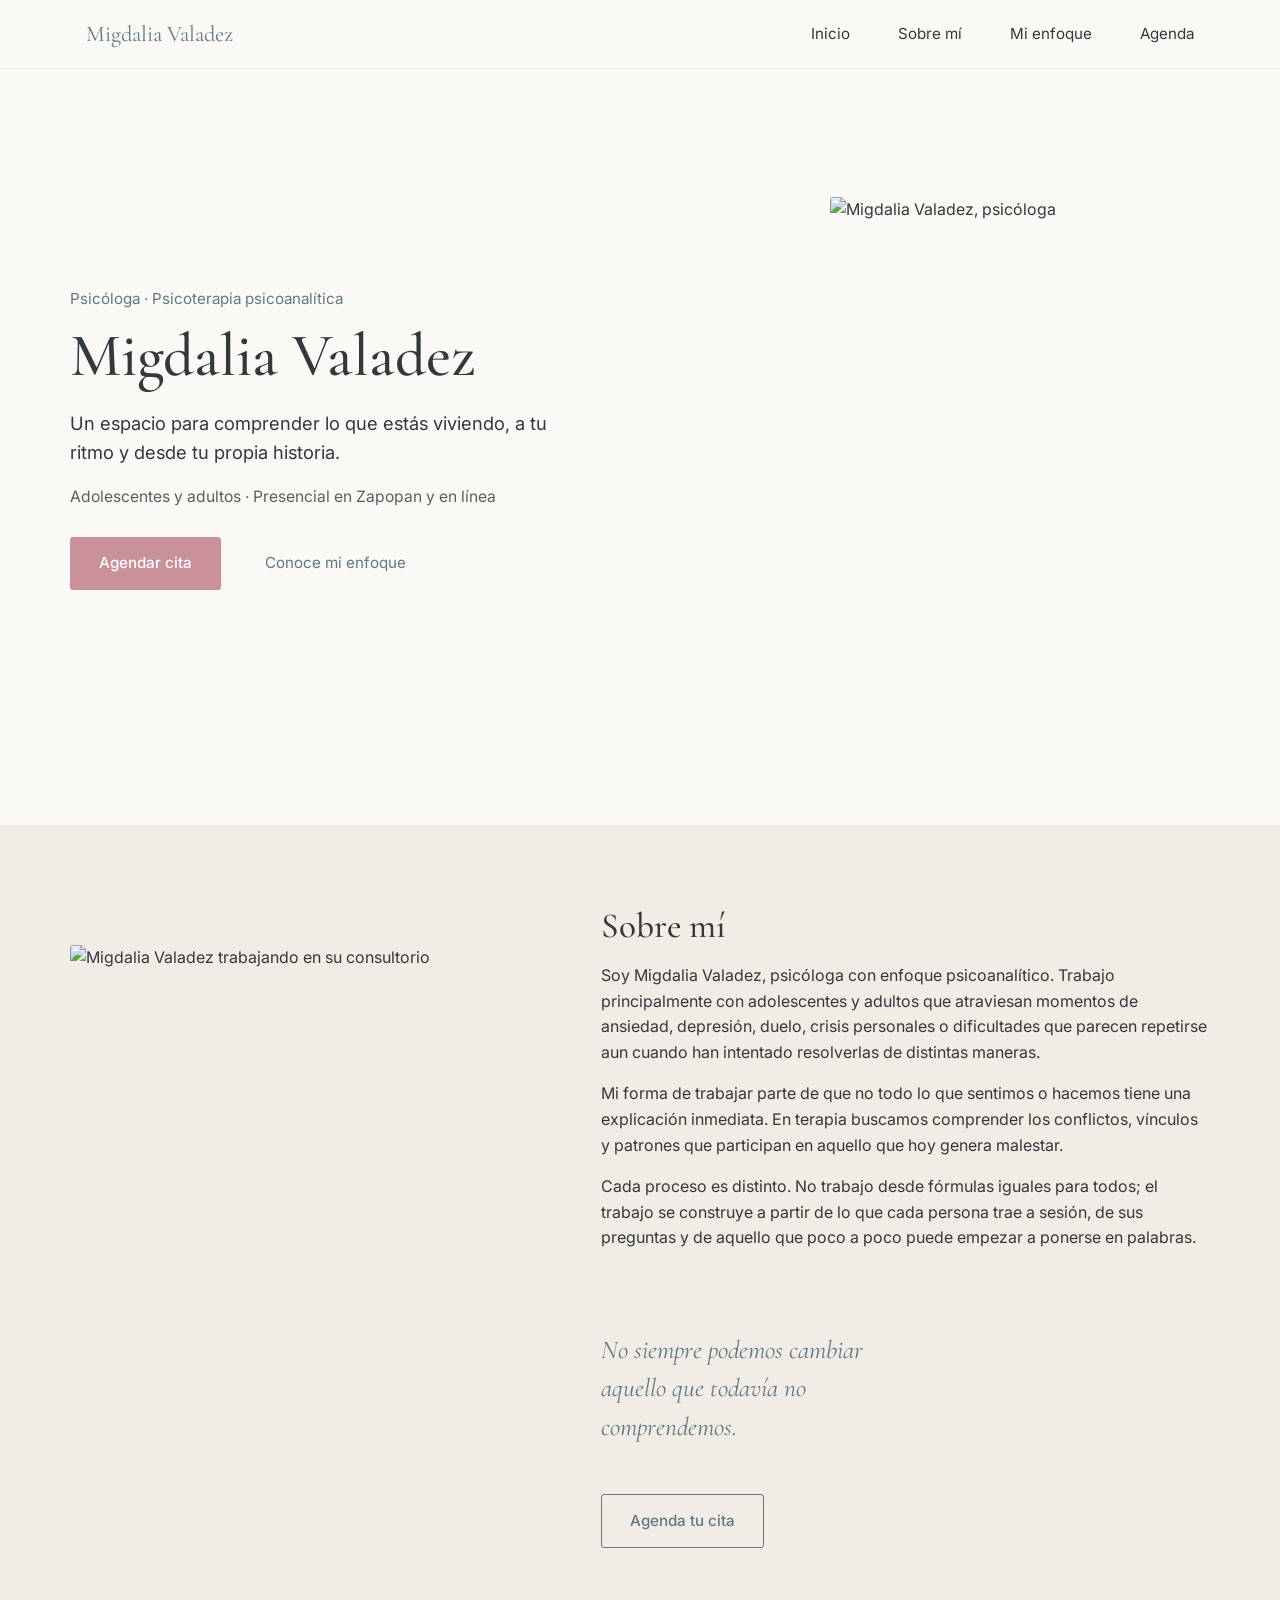
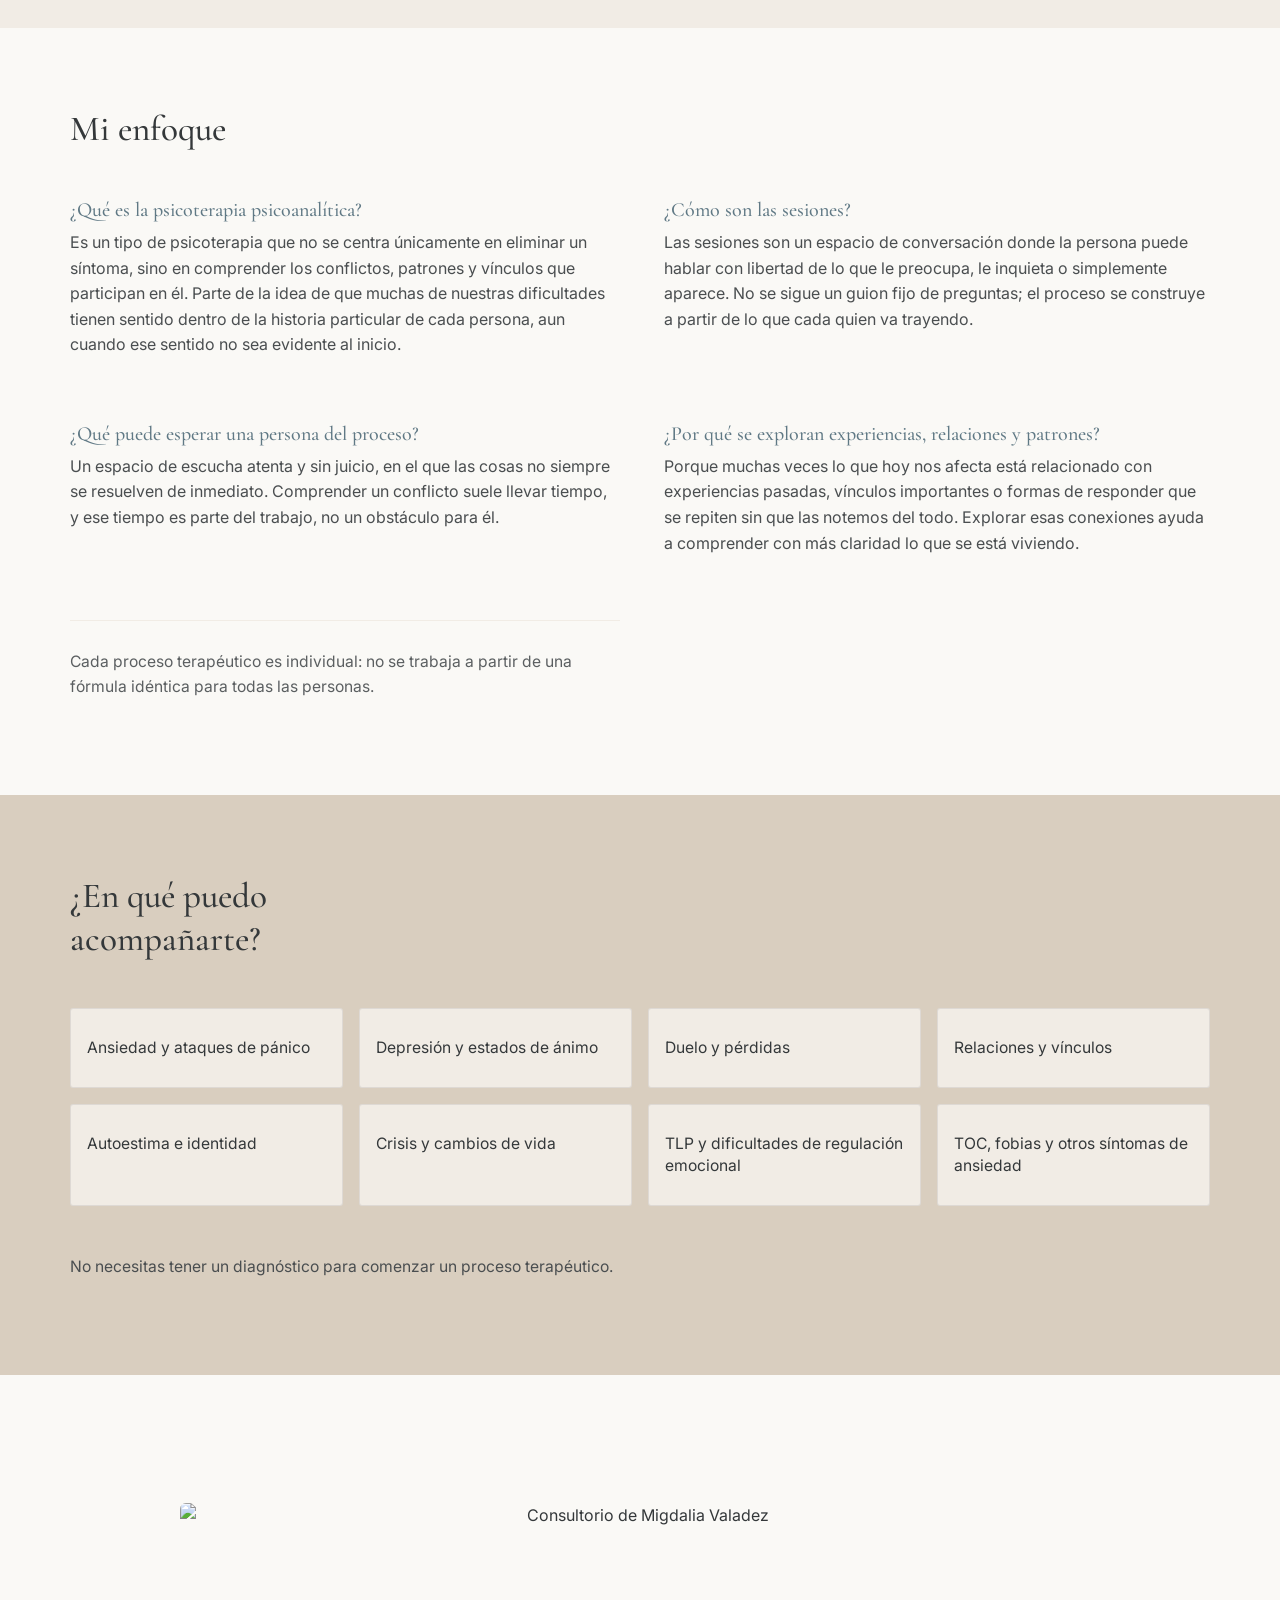
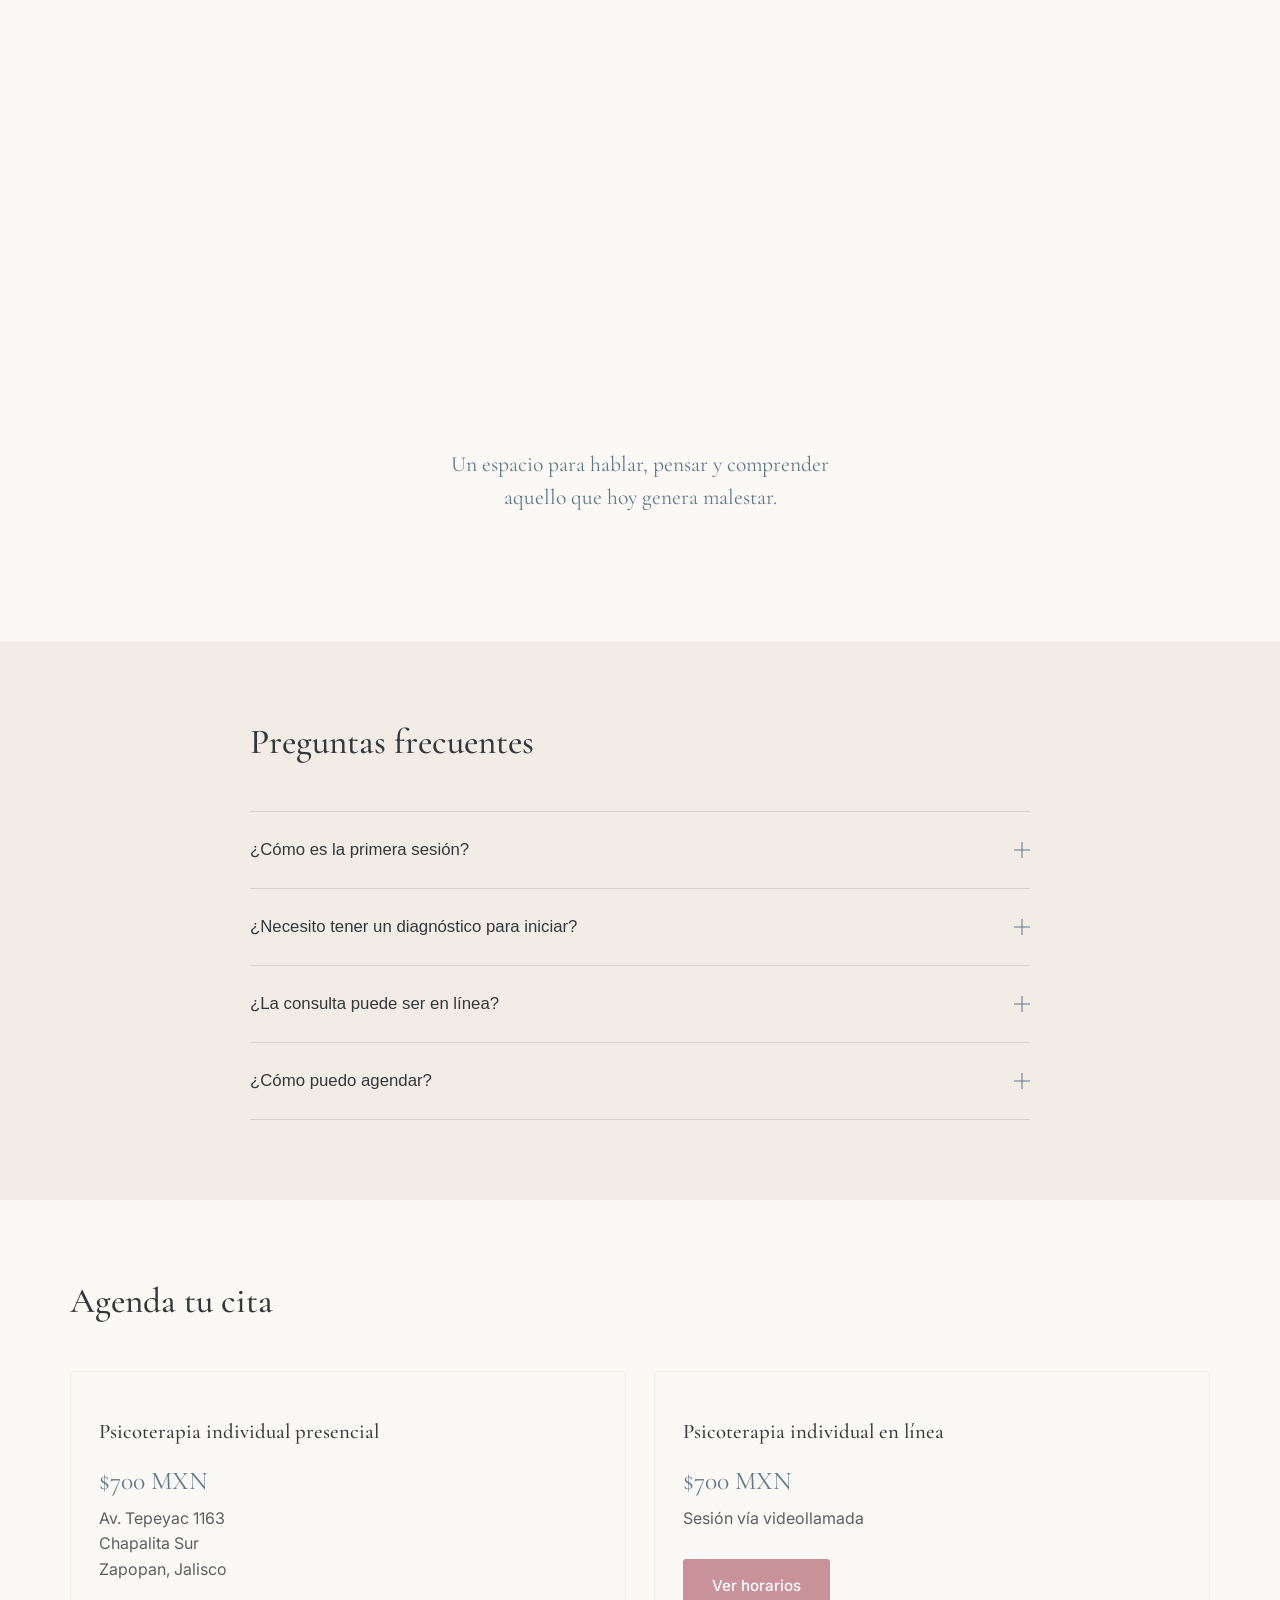
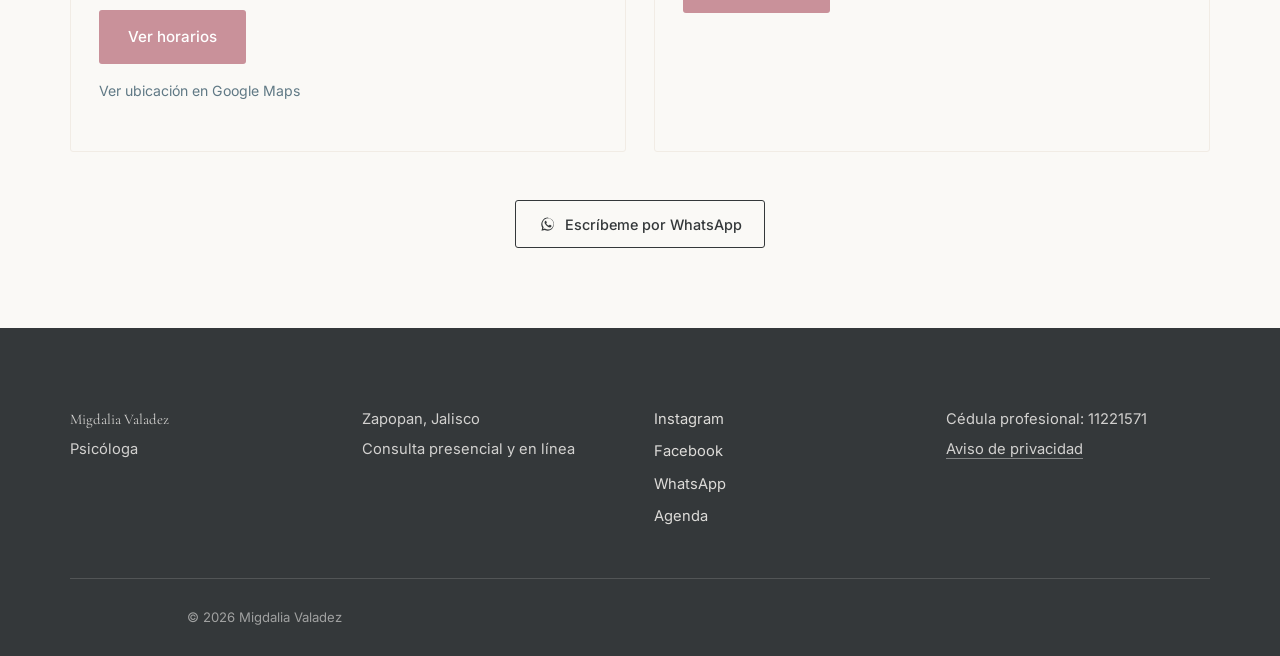
==== index.html @ a279336c "Add files via upload" ====
<!DOCTYPE html>
<html lang="es-MX">
<head>
<meta charset="UTF-8">
<meta name="viewport" content="width=device-width, initial-scale=1.0">

<!-- ===== SEO ===== -->
<title>Migdalia Valadez | Psicóloga en Zapopan · Psicoterapia psicoanalítica</title>
<meta name="description" content="Migdalia Valadez, psicóloga en Zapopan. Psicoterapia psicoanalítica para adolescentes y adultos, consulta presencial y en línea.">
<meta name="robots" content="index, follow">

<!-- ⚠️ CANONICAL: agregar cuando exista un dominio definitivo. Ejemplo:
<link rel="canonical" href="https://TUDOMINIO.com/"> -->

<!-- Open Graph -->
<meta property="og:type" content="website">
<meta property="og:title" content="Migdalia Valadez | Psicóloga en Zapopan · Psicoterapia psicoanalítica">
<meta property="og:description" content="Un espacio para comprender lo que estás viviendo, a tu ritmo y desde tu propia historia. Presencial en Zapopan y en línea.">
<meta property="og:image" content="assets/migdalia-hero.jpg">
<!-- ⚠️ OG:IMAGE: cuando haya dominio, cambiar por la URL absoluta, ej. https://TUDOMINIO.com/assets/migdalia-hero.jpg -->
<meta property="og:locale" content="es_MX">
<!-- ⚠️ OG:URL: agregar cuando exista un dominio definitivo. Ejemplo:
<meta property="og:url" content="https://TUDOMINIO.com/"> -->

<!-- ⚠️ FAVICON: agregar cuando exista un isotipo/logo definitivo -->
<!-- <link rel="icon" type="image/png" href="/assets/favicon.png"> -->

<!-- ===== GOOGLE ANALYTICS 4 (placeholder) =====
Cuando tengas tu ID de medición (G-XXXXXXXXXX), descomenta y reemplaza:

<script async src="https://www.googletagmanager.com/gtag/js?id=G-XXXXXXXXXX"></script>
<script>
  window.dataLayer = window.dataLayer || [];
  function gtag(){dataLayer.push(arguments);}
  gtag('js', new Date());
  gtag('config', 'G-XXXXXXXXXX');
</script>
===================================================== -->

<!-- ===== GOOGLE TAG MANAGER (placeholder) =====
Cuando tengas tu ID de contenedor (GTM-XXXXXXX), descomenta y coloca este bloque
justo después de <head> y el bloque <noscript> correspondiente justo después de <body>:

<script>(function(w,d,s,l,i){w[l]=w[l]||[];w[l].push({'gtm.start':
new Date().getTime(),event:'gtm.js'});var f=d.getElementsByTagName(s)[0],
j=d.createElement(s),dl=l!='dataLayer'?'&l='+l:'';j.async=true;j.src=
'https://www.googletagmanager.com/gtm.js?id='+i+dl;f.parentNode.insertBefore(j,f);
})(window,document,'script','dataLayer','GTM-XXXXXXX');</script>
===================================================== -->

<!-- Fuentes: Cormorant Garamond (títulos) + Inter (cuerpo) -->
<link rel="preconnect" href="https://fonts.googleapis.com">
<link rel="preconnect" href="https://fonts.gstatic.com" crossorigin>
<link href="https://fonts.googleapis.com/css2?family=Cormorant+Garamond:ital,wght@0,400;0,500;0,600;1,400&family=Inter:wght@400;500;600&display=swap" rel="stylesheet">

<link rel="stylesheet" href="styles.css">
</head>
<body>

<!-- ===== GTM NOSCRIPT (placeholder) =====
<noscript><iframe src="https://www.googletagmanager.com/ns.html?id=GTM-XXXXXXX"
height="0" width="0" style="display:none;visibility:hidden"></iframe></noscript>
===================================================== -->

<!-- ===================== HEADER ===================== -->
<header class="site-header" id="top">
  <div class="header-inner">
    <a href="#top" class="brand">Migdalia Valadez</a>

    <button class="nav-toggle" id="navToggle" aria-expanded="false" aria-controls="primaryNav" aria-label="Abrir menú">
      <span></span><span></span><span></span>
    </button>

    <nav class="primary-nav" id="primaryNav">
      <a href="#inicio" class="nav-link">Inicio</a>
      <a href="#sobre-mi" class="nav-link">Sobre mí</a>
      <a href="#mi-enfoque" class="nav-link">Mi enfoque</a>
      <a href="#agenda" class="nav-link">Agenda</a>
    </nav>
  </div>
</header>

<main>

  <!-- ===================== HERO / INICIO ===================== -->
  <section class="hero" id="inicio">
    <div class="hero-inner">
      <div class="hero-text fade-in">
        <p class="hero-kicker">Psicóloga · Psicoterapia psicoanalítica</p>
        <h1 class="hero-name">Migdalia Valadez</h1>
        <p class="hero-lead">Un espacio para comprender lo que estás viviendo, a tu ritmo y desde tu propia historia.</p>
        <p class="hero-meta">Adolescentes y adultos · Presencial en Zapopan y en línea</p>

        <div class="hero-actions">
          <a
            href="https://agendapro.com/site/mx/psicmigdaliavaladez/558299"
            class="btn btn-primary"
            target="_blank"
            rel="noopener noreferrer"
            data-track="hero_agendar"
          >Agendar cita</a>
          <a href="#mi-enfoque" class="link-secondary">Conoce mi enfoque</a>
        </div>
      </div>

      <div class="hero-media fade-in">
        <img
          src="assets/migdalia-hero.jpg"
          alt="Migdalia Valadez, psicóloga"
          width="449"
          height="598"
        >
      </div>
    </div>
  </section>

  <!-- ===================== SOBRE MÍ ===================== -->
  <section class="about" id="sobre-mi">
    <div class="about-inner">
      <div class="about-media fade-in">
        <img
          src="assets/migdalia-sobre-mi.jpg"
          alt="Migdalia Valadez trabajando en su consultorio"
          width="900"
          height="1000"
          loading="lazy"
        >
      </div>

      <div class="about-text fade-in">
        <h2>Sobre mí</h2>

        <p>Soy Migdalia Valadez, psicóloga con enfoque psicoanalítico. Trabajo principalmente con adolescentes y adultos que atraviesan momentos de ansiedad, depresión, duelo, crisis personales o dificultades que parecen repetirse aun cuando han intentado resolverlas de distintas maneras.</p>

        <p>Mi forma de trabajar parte de que no todo lo que sentimos o hacemos tiene una explicación inmediata. En terapia buscamos comprender los conflictos, vínculos y patrones que participan en aquello que hoy genera malestar.</p>

        <p>Cada proceso es distinto. No trabajo desde fórmulas iguales para todos; el trabajo se construye a partir de lo que cada persona trae a sesión, de sus preguntas y de aquello que poco a poco puede empezar a ponerse en palabras.</p>

        <p class="pull-quote">No siempre podemos cambiar aquello que todavía no comprendemos.</p>

        <a
          href="https://agendapro.com/site/mx/psicmigdaliavaladez/558299"
          class="btn btn-outline"
          target="_blank"
          rel="noopener noreferrer"
          data-track="sobre_mi_agendar"
        >Agenda tu cita</a>
      </div>
    </div>
  </section>

  <!-- ===================== MI ENFOQUE ===================== -->
  <section class="approach" id="mi-enfoque">
    <div class="approach-inner">
      <h2 class="fade-in">Mi enfoque</h2>

      <div class="approach-grid">
        <div class="approach-item fade-in">
          <h3>¿Qué es la psicoterapia psicoanalítica?</h3>
          <p>Es un tipo de psicoterapia que no se centra únicamente en eliminar un síntoma, sino en comprender los conflictos, patrones y vínculos que participan en él. Parte de la idea de que muchas de nuestras dificultades tienen sentido dentro de la historia particular de cada persona, aun cuando ese sentido no sea evidente al inicio.</p>
        </div>

        <div class="approach-item fade-in">
          <h3>¿Cómo son las sesiones?</h3>
          <p>Las sesiones son un espacio de conversación donde la persona puede hablar con libertad de lo que le preocupa, le inquieta o simplemente aparece. No se sigue un guion fijo de preguntas; el proceso se construye a partir de lo que cada quien va trayendo.</p>
        </div>

        <div class="approach-item fade-in">
          <h3>¿Qué puede esperar una persona del proceso?</h3>
          <p>Un espacio de escucha atenta y sin juicio, en el que las cosas no siempre se resuelven de inmediato. Comprender un conflicto suele llevar tiempo, y ese tiempo es parte del trabajo, no un obstáculo para él.</p>
        </div>

        <div class="approach-item fade-in">
          <h3>¿Por qué se exploran experiencias, relaciones y patrones?</h3>
          <p>Porque muchas veces lo que hoy nos afecta está relacionado con experiencias pasadas, vínculos importantes o formas de responder que se repiten sin que las notemos del todo. Explorar esas conexiones ayuda a comprender con más claridad lo que se está viviendo.</p>
        </div>
      </div>

      <p class="approach-note fade-in">Cada proceso terapéutico es individual: no se trabaja a partir de una fórmula idéntica para todas las personas.</p>
    </div>
  </section>

  <!-- ===================== ÁREAS DE CONSULTA ===================== -->
  <section class="areas">
    <div class="areas-inner">
      <h2 class="fade-in">¿En qué puedo acompañarte?</h2>

      <div class="areas-grid">
        <div class="area-card fade-in">Ansiedad y ataques de pánico</div>
        <div class="area-card fade-in">Depresión y estados de ánimo</div>
        <div class="area-card fade-in">Duelo y pérdidas</div>
        <div class="area-card fade-in">Relaciones y vínculos</div>
        <div class="area-card fade-in">Autoestima e identidad</div>
        <div class="area-card fade-in">Crisis y cambios de vida</div>
        <div class="area-card fade-in">TLP y dificultades de regulación emocional</div>
        <div class="area-card fade-in">TOC, fobias y otros síntomas de ansiedad</div>
      </div>

      <p class="areas-note fade-in">No necesitas tener un diagnóstico para comenzar un proceso terapéutico.</p>
    </div>
  </section>

  <!-- ===================== CONSULTORIO (separación editorial) ===================== -->
  <section class="consultorio">
    <div class="consultorio-inner">
      <div class="consultorio-media fade-in">
        <img
          src="assets/consultorio-1.jpg"
          alt="Consultorio de Migdalia Valadez"
          width="1280"
          height="960"
          loading="lazy"
        >
      </div>
      <p class="consultorio-caption fade-in">Un espacio para hablar, pensar y comprender aquello que hoy genera malestar.</p>
    </div>
  </section>

  <!-- ===================== PREGUNTAS FRECUENTES ===================== -->
  <section class="faq" id="preguntas-frecuentes">
    <div class="faq-inner">
      <h2 class="fade-in">Preguntas frecuentes</h2>

      <div class="faq-list">
        <div class="faq-item fade-in">
          <h3>
            <button class="faq-question" aria-expanded="false">
              ¿Cómo es la primera sesión?
              <span class="faq-icon" aria-hidden="true"></span>
            </button>
          </h3>
          <div class="faq-answer">
            <p>Es un primer encuentro para conversar sobre lo que te trae a terapia y para que puedas conocer cómo trabajo. No es necesario llegar con la situación completamente ordenada; el espacio está pensado para ir construyéndolo juntas.</p>
          </div>
        </div>

        <div class="faq-item fade-in">
          <h3>
            <button class="faq-question" aria-expanded="false">
              ¿Necesito tener un diagnóstico para iniciar?
              <span class="faq-icon" aria-hidden="true"></span>
            </button>
          </h3>
          <div class="faq-answer">
            <p>No. Puedes iniciar un proceso terapéutico sin contar con un diagnóstico previo. Muchas personas llegan simplemente con un malestar que quieren comprender mejor.</p>
          </div>
        </div>

        <div class="faq-item fade-in">
          <h3>
            <button class="faq-question" aria-expanded="false">
              ¿La consulta puede ser en línea?
              <span class="faq-icon" aria-hidden="true"></span>
            </button>
          </h3>
          <div class="faq-answer">
            <p>Sí, ofrezco sesiones en línea además de la modalidad presencial en Zapopan. Ambas opciones mantienen el mismo formato y duración de sesión.</p>
          </div>
        </div>

        <div class="faq-item fade-in">
          <h3>
            <button class="faq-question" aria-expanded="false">
              ¿Cómo puedo agendar?
              <span class="faq-icon" aria-hidden="true"></span>
            </button>
          </h3>
          <div class="faq-answer">
            <p>Puedes agendar directamente en línea a través de AgendaPro, donde encontrarás los horarios disponibles para consulta presencial o en línea.</p>
          </div>
        </div>
      </div>
    </div>
  </section>

  <!-- ===================== AGENDA ===================== -->
  <section class="agenda" id="agenda">
    <div class="agenda-inner">
      <h2 class="fade-in">Agenda tu cita</h2>

      <div class="agenda-grid">
        <div class="agenda-card fade-in">
          <h3>Psicoterapia individual presencial</h3>
          <p class="agenda-price">$700 MXN</p>
          <p class="agenda-location">
            Av. Tepeyac 1163<br>
            Chapalita Sur<br>
            Zapopan, Jalisco
          </p>
          <a
            href="https://agendapro.com/site/mx/psicmigdaliavaladez/558299"
            class="btn btn-primary"
            target="_blank"
            rel="noopener noreferrer"
            data-track="presencial_horarios"
          >Ver horarios</a>
          <a
            href="https://share.google/WfHOUtDgFGKqAqq1u"
            class="maps-link"
            target="_blank"
            rel="noopener noreferrer"
            data-track="maps_ubicacion"
          >Ver ubicación en Google Maps</a>
        </div>

        <div class="agenda-card fade-in">
          <h3>Psicoterapia individual en línea</h3>
          <p class="agenda-price">$700 MXN</p>
          <p class="agenda-location">Sesión vía videollamada</p>
          <a
            href="https://agendapro.com/site/mx/psicmigdaliavaladez/558299"
            class="btn btn-primary"
            target="_blank"
            rel="noopener noreferrer"
            data-track="online_horarios"
          >Ver horarios</a>
        </div>
      </div>

      <div class="agenda-whatsapp fade-in">
        <a
          href="https://wa.me/523327172957"
          class="btn btn-whatsapp"
          target="_blank"
          rel="noopener noreferrer"
          data-track="whatsapp_contacto"
        >
          <svg class="wa-icon" viewBox="0 0 24 24" aria-hidden="true" focusable="false">
            <path d="M17.6 6.3A8.9 8.9 0 0 0 12 3.5a8.9 8.9 0 0 0-7.7 13.4L3.3 21l4.2-1.1A8.9 8.9 0 0 0 12 21a8.9 8.9 0 0 0 5.6-14.7ZM12 19.3a7.3 7.3 0 0 1-3.7-1l-.3-.2-2.5.7.7-2.4-.2-.3A7.4 7.4 0 1 1 19.4 12 7.4 7.4 0 0 1 12 19.3Zm4-5.5c-.2-.1-1.3-.6-1.5-.7-.2-.1-.3-.1-.5.1s-.6.7-.7.8-.3.2-.5.1a6 6 0 0 1-1.8-1.1 6.7 6.7 0 0 1-1.2-1.5c-.1-.2 0-.4.1-.5l.3-.4.2-.3a.4.4 0 0 0 0-.4c-.1-.1-.5-1.2-.7-1.7s-.4-.4-.5-.4h-.4a.9.9 0 0 0-.6.3 2.6 2.6 0 0 0-.8 1.9 4.5 4.5 0 0 0 1 2.4 10.2 10.2 0 0 0 3.9 3.5c.5.2 1 .4 1.3.5a3.1 3.1 0 0 0 1.4.1 2.3 2.3 0 0 0 1.5-1.1 1.9 1.9 0 0 0 .1-1.1c-.1-.1-.2-.2-.4-.3Z"/>
          </svg>
          Escríbeme por WhatsApp
        </a>
      </div>
    </div>
  </section>

</main>

<!-- ===================== FOOTER ===================== -->
<footer class="site-footer">
  <div class="footer-inner">
    <div class="footer-col">
      <p class="footer-name">Migdalia Valadez</p>
      <p>Psicóloga</p>
    </div>

    <div class="footer-col">
      <p>Zapopan, Jalisco</p>
      <p>Consulta presencial y en línea</p>
    </div>

    <div class="footer-col footer-links">
      <a href="https://instagram.com/psic.migdaliavaladez" target="_blank" rel="noopener noreferrer">Instagram</a>
      <a href="https://facebook.com/psic.migdaliavaladez" target="_blank" rel="noopener noreferrer">Facebook</a>
      <a href="https://wa.me/523327172957" target="_blank" rel="noopener noreferrer">WhatsApp</a>
      <a href="https://agendapro.com/site/mx/psicmigdaliavaladez/558299" target="_blank" rel="noopener noreferrer">Agenda</a>
    </div>

    <div class="footer-col footer-legal">
      <p>Cédula profesional: 11221571</p>
      <p><a href="aviso-de-privacidad.html" class="footer-legal-link">Aviso de privacidad</a></p>
    </div>
  </div>

  <p class="footer-copy">&copy; <span id="year"></span> Migdalia Valadez</p>
</footer>

<script src="script.js"></script>
</body>
</html>
---- styles.css ----
/* =========================================================
   Migdalia Valadez — Psicóloga
   Hoja de estilos principal
   ========================================================= */

/* ---------- Variables de marca ---------- */
:root {
  --color-azul: #607985;
  --color-azul-oscuro: #4d626c;
  --color-rosa: #C9919A;
  --color-rosa-oscuro: #b87883;
  --color-blanco: #FAF9F6;
  --color-beige: #E7E0D5;
  --color-beige-secundario: #D9CEBF;
  --color-arena: #F1ECE5;
  --color-carbon: #34383A;

  --font-titulos: 'Cormorant Garamond', Georgia, serif;
  --font-cuerpo: 'Inter', -apple-system, BlinkMacSystemFont, 'Segoe UI', sans-serif;

  --max-width: 1140px;
  --radius: 3px;

  --space-1: 0.5rem;
  --space-2: 1rem;
  --space-3: 1.75rem;
  --space-4: 3rem;
  --space-5: 5rem;
  --space-6: 8rem;
}

/* ---------- Reset básico ---------- */
* {
  box-sizing: border-box;
}

html {
  scroll-behavior: smooth;
}

body {
  margin: 0;
  font-family: var(--font-cuerpo);
  color: var(--color-carbon);
  background-color: var(--color-blanco);
  line-height: 1.6;
  -webkit-font-smoothing: antialiased;
}

img {
  max-width: 100%;
  display: block;
}

a {
  color: inherit;
  text-decoration: none;
}

h1, h2, h3 {
  font-family: var(--font-titulos);
  font-weight: 500;
  line-height: 1.2;
  margin: 0 0 var(--space-2);
  color: var(--color-carbon);
}

p {
  margin: 0 0 var(--space-2);
  max-width: 62ch;
}

section {
  padding: var(--space-5) var(--space-2);
}

.hero-inner,
.about-inner,
.approach-inner,
.areas-inner,
.agenda-inner {
  max-width: var(--max-width);
  margin: 0 auto;
}

/* ---------- Foco visible / accesibilidad ---------- */
a:focus-visible,
button:focus-visible {
  outline: 2px solid var(--color-azul);
  outline-offset: 3px;
}

@media (prefers-reduced-motion: reduce) {
  html {
    scroll-behavior: auto;
  }
  .fade-in {
    opacity: 1 !important;
    transform: none !important;
    transition: none !important;
  }
}

/* ---------- Animación de entrada (sutil) ---------- */
.fade-in {
  opacity: 0;
  transform: translateY(12px);
  transition: opacity 0.7s ease, transform 0.7s ease;
}

.fade-in.is-visible {
  opacity: 1;
  transform: translateY(0);
}

/* =========================================================
   HEADER
   ========================================================= */

.site-header {
  position: sticky;
  top: 0;
  z-index: 100;
  background-color: rgba(250, 249, 246, 0.92);
  backdrop-filter: saturate(180%) blur(6px);
  border-bottom: 1px solid var(--color-arena);
}

.header-inner {
  max-width: var(--max-width);
  margin: 0 auto;
  padding: var(--space-2);
  display: flex;
  align-items: center;
  justify-content: space-between;
}

.brand {
  font-family: var(--font-titulos);
  font-size: 1.4rem;
  color: var(--color-azul);
  white-space: nowrap;
}

.primary-nav {
  display: flex;
  gap: var(--space-4);
}

.nav-link {
  font-size: 0.95rem;
  color: var(--color-carbon);
  position: relative;
  padding: 0.25rem 0;
}

.nav-link::after {
  content: "";
  position: absolute;
  left: 0;
  bottom: -2px;
  width: 0;
  height: 1px;
  background-color: var(--color-rosa);
  transition: width 0.25s ease;
}

.nav-link:hover::after,
.nav-link:focus-visible::after {
  width: 100%;
}

.nav-toggle {
  display: none;
  flex-direction: column;
  justify-content: center;
  gap: 5px;
  width: 40px;
  height: 40px;
  background: none;
  border: none;
  cursor: pointer;
  padding: 0;
}

.nav-toggle span {
  display: block;
  width: 24px;
  height: 2px;
  background-color: var(--color-carbon);
  transition: transform 0.25s ease, opacity 0.25s ease;
}

.nav-toggle[aria-expanded="true"] span:nth-child(1) {
  transform: translateY(7px) rotate(45deg);
}
.nav-toggle[aria-expanded="true"] span:nth-child(2) {
  opacity: 0;
}
.nav-toggle[aria-expanded="true"] span:nth-child(3) {
  transform: translateY(-7px) rotate(-45deg);
}

/* =========================================================
   BOTONES
   ========================================================= */

.btn {
  display: inline-block;
  padding: 0.85rem 1.75rem;
  border-radius: var(--radius);
  font-size: 0.95rem;
  font-weight: 500;
  border: 1px solid transparent;
  cursor: pointer;
  transition: background-color 0.2s ease, border-color 0.2s ease, color 0.2s ease;
}

.btn-primary {
  background-color: var(--color-rosa);
  color: #fff;
}

.btn-primary:hover,
.btn-primary:focus-visible {
  background-color: var(--color-rosa-oscuro);
}

.btn-outline {
  background-color: transparent;
  border-color: var(--color-azul);
  color: var(--color-azul);
}

.btn-outline:hover,
.btn-outline:focus-visible {
  background-color: var(--color-azul);
  color: #fff;
}

.btn-whatsapp {
  display: inline-flex;
  align-items: center;
  gap: 0.5rem;
  background-color: transparent;
  border-color: var(--color-carbon);
  color: var(--color-carbon);
  font-size: 0.9rem;
  padding: 0.7rem 1.4rem;
}

.btn-whatsapp:hover,
.btn-whatsapp:focus-visible {
  background-color: var(--color-carbon);
  color: var(--color-blanco);
}

.wa-icon {
  width: 18px;
  height: 18px;
  fill: currentColor;
}

.link-secondary {
  margin-left: var(--space-3);
  font-size: 0.95rem;
  color: var(--color-azul);
  border-bottom: 1px solid transparent;
}

.link-secondary:hover,
.link-secondary:focus-visible {
  border-bottom-color: var(--color-azul);
}

/* =========================================================
   HERO
   ========================================================= */

.hero {
  padding-top: var(--space-6);
  padding-bottom: var(--space-6);
}

.hero-inner {
  display: grid;
  grid-template-columns: 1fr auto;
  gap: var(--space-5);
  align-items: center;
}

.hero-kicker {
  font-size: 0.95rem;
  color: var(--color-azul);
  margin-bottom: var(--space-1);
}

.hero-name {
  font-size: clamp(2.6rem, 5vw, 3.8rem);
  margin-bottom: var(--space-2);
}

.hero-lead {
  font-size: 1.15rem;
  max-width: 40ch;
}

.hero-meta {
  color: #5b5f61;
  font-size: 0.98rem;
}

.hero-actions {
  margin: var(--space-3) 0 var(--space-2);
  display: flex;
  align-items: center;
  flex-wrap: wrap;
  gap: var(--space-2);
}

.hero-media {
  width: clamp(380px, 28vw, 440px);
}

.hero-media img {
  width: 100%;
  height: clamp(500px, 32vw, 540px);
  border-radius: var(--radius);
  object-fit: cover;
  object-position: center top;
}

/* =========================================================
   SOBRE MÍ
   ========================================================= */

.about {
  background-color: var(--color-arena);
}

.about-inner {
  display: grid;
  grid-template-columns: 0.85fr 1.15fr;
  gap: var(--space-5);
  align-items: center;
}

.about-media img {
  width: 100%;
  height: auto;
  border-radius: var(--radius);
  object-fit: cover;
  aspect-ratio: 4 / 5;
}

.about-text h2 {
  font-size: 2.2rem;
}

.pull-quote {
  font-family: var(--font-titulos);
  font-style: italic;
  font-size: 1.6rem;
  color: var(--color-azul);
  max-width: 30ch;
  margin: var(--space-5) 0 var(--space-4);
  line-height: 1.5;
}

/* =========================================================
   MI ENFOQUE
   ========================================================= */

.approach-inner h2 {
  font-size: 2.2rem;
  margin-bottom: var(--space-4);
  max-width: 20ch;
}

.approach-grid {
  display: grid;
  grid-template-columns: repeat(2, 1fr);
  gap: var(--space-4) var(--space-4);
}

.approach-item h3 {
  font-size: 1.25rem;
  color: var(--color-azul);
  margin-bottom: var(--space-1);
}

.approach-item p {
  color: #4a4e50;
}

.approach-note {
  margin-top: var(--space-4);
  padding-top: var(--space-3);
  border-top: 1px solid var(--color-arena);
  font-size: 0.98rem;
  color: #5b5f61;
  max-width: 55ch;
}

/* =========================================================
   ÁREAS DE CONSULTA
   ========================================================= */

.areas {
  background-color: var(--color-beige-secundario);
}

.areas-inner h2 {
  font-size: 2.2rem;
  max-width: 18ch;
  margin-bottom: var(--space-4);
}

.areas-grid {
  display: grid;
  grid-template-columns: repeat(4, 1fr);
  gap: var(--space-2);
}

.area-card {
  background-color: var(--color-arena);
  border: 1px solid rgba(52, 56, 58, 0.1);
  border-radius: var(--radius);
  padding: var(--space-3) var(--space-2);
  font-size: 0.98rem;
  line-height: 1.4;
}

.areas-note {
  margin-top: var(--space-4);
  font-size: 0.98rem;
  color: #4a4e50;
}

/* =========================================================
   CONSULTORIO — separación editorial
   ========================================================= */

.consultorio {
  background-color: var(--color-blanco);
  padding-top: var(--space-6);
  padding-bottom: var(--space-6);
}

.consultorio-inner {
  max-width: 920px;
  margin: 0 auto;
  text-align: center;
}

.consultorio-media img {
  width: 100%;
  aspect-ratio: 16 / 9;
  height: auto;
  object-fit: cover;
  border-radius: 6px;
}

.consultorio-caption {
  font-family: var(--font-titulos);
  font-size: 1.35rem;
  color: var(--color-azul);
  max-width: 42ch;
  margin: var(--space-3) auto 0;
  line-height: 1.5;
}

/* =========================================================
   PREGUNTAS FRECUENTES
   ========================================================= */

.faq {
  background-color: var(--color-arena);
}

.faq-inner {
  max-width: 780px;
  margin: 0 auto;
}

.faq-inner h2 {
  font-size: 2.2rem;
  margin-bottom: var(--space-4);
}

.faq-list {
  border-top: 1px solid rgba(52, 56, 58, 0.15);
}

.faq-item {
  border-bottom: 1px solid rgba(52, 56, 58, 0.15);
}

.faq-item h3 {
  margin: 0;
  font-family: var(--font-cuerpo);
}

.faq-question {
  width: 100%;
  display: flex;
  align-items: center;
  justify-content: space-between;
  gap: var(--space-2);
  background: none;
  border: none;
  text-align: left;
  cursor: pointer;
  padding: var(--space-3) 0;
  font-size: 1.05rem;
  font-weight: 500;
  color: var(--color-carbon);
}

.faq-icon {
  position: relative;
  flex-shrink: 0;
  width: 16px;
  height: 16px;
}

.faq-icon::before,
.faq-icon::after {
  content: "";
  position: absolute;
  background-color: var(--color-azul);
  transition: transform 0.2s ease;
}

.faq-icon::before {
  top: 50%;
  left: 0;
  width: 100%;
  height: 1px;
  transform: translateY(-50%);
}

.faq-icon::after {
  top: 0;
  left: 50%;
  width: 1px;
  height: 100%;
  transform: translateX(-50%);
}

.faq-question[aria-expanded="true"] .faq-icon::after {
  transform: translateX(-50%) scaleY(0);
}

.faq-answer {
  overflow: hidden;
  max-height: 0;
  transition: max-height 0.25s ease;
}

.faq-answer p {
  padding-bottom: var(--space-3);
  color: #4a4e50;
  max-width: none;
}

/* =========================================================
   AGENDA
   ========================================================= */

.agenda-inner h2 {
  font-size: 2.2rem;
  margin-bottom: var(--space-4);
}

.agenda-grid {
  display: grid;
  grid-template-columns: repeat(2, 1fr);
  gap: var(--space-3);
}

.agenda-card {
  border: 1px solid var(--color-arena);
  border-radius: var(--radius);
  padding: var(--space-4) var(--space-3);
  background-color: var(--color-blanco);
}

.agenda-card h3 {
  font-size: 1.3rem;
  margin-bottom: var(--space-2);
}

.agenda-price {
  font-size: 1.6rem;
  font-family: var(--font-titulos);
  color: var(--color-azul);
  margin-bottom: 0.25rem;
}

.agenda-location {
  color: #5b5f61;
  margin-bottom: var(--space-3);
  max-width: none;
}

.maps-link {
  display: block;
  margin-top: var(--space-2);
  font-size: 0.88rem;
  color: var(--color-azul);
  border-bottom: 1px solid transparent;
  width: fit-content;
}

.maps-link:hover,
.maps-link:focus-visible {
  border-bottom-color: var(--color-azul);
}

.agenda-whatsapp {
  margin-top: var(--space-4);
  text-align: center;
}

/* =========================================================
   AVISO DE PRIVACIDAD
   ========================================================= */

.legal-nav {
  gap: 0;
}

.legal {
  padding: var(--space-5) var(--space-2);
}

.legal-inner {
  max-width: 720px;
  margin: 0 auto;
}

.legal-inner h1 {
  font-size: 2.4rem;
  margin-bottom: var(--space-1);
}

.legal-updated {
  color: #5b5f61;
  font-size: 0.9rem;
  margin-bottom: var(--space-4);
}

.legal-inner h2 {
  font-size: 1.3rem;
  color: var(--color-azul);
  margin-top: var(--space-4);
}

.legal-inner p,
.legal-inner li {
  max-width: none;
  color: #4a4e50;
}

.legal-inner ul {
  padding-left: 1.2rem;
  margin-bottom: var(--space-2);
}

.legal-inner li {
  margin-bottom: 0.4rem;
}

.legal-inner a {
  color: var(--color-azul);
  border-bottom: 1px solid var(--color-azul);
}

.legal-highlight {
  display: inline-block;
  background-color: var(--color-arena);
  color: var(--color-carbon);
  padding: 0.2rem 0.6rem;
  border-radius: var(--radius);
  font-weight: 500;
}

/* =========================================================
   FOOTER
   ========================================================= */

.site-footer {
  background-color: var(--color-carbon);
  color: var(--color-blanco);
  padding: var(--space-5) var(--space-2) var(--space-3);
}

.footer-inner {
  max-width: var(--max-width);
  margin: 0 auto;
  display: grid;
  grid-template-columns: repeat(4, 1fr);
  gap: var(--space-3);
  padding-bottom: var(--space-4);
  border-bottom: 1px solid rgba(250, 248, 245, 0.15);
}

.footer-name {
  font-family: var(--font-titulos);
  font-size: 1.2rem;
  margin-bottom: 0.25rem;
}

.footer-col p {
  color: rgba(250, 248, 245, 0.8);
  font-size: 0.92rem;
  margin-bottom: 0.4rem;
  max-width: none;
}

.footer-links {
  display: flex;
  flex-direction: column;
  gap: 0.5rem;
}

.footer-links a {
  font-size: 0.92rem;
  color: rgba(250, 248, 245, 0.85);
  border-bottom: 1px solid transparent;
  width: fit-content;
}

.footer-links a:hover,
.footer-links a:focus-visible {
  border-bottom-color: var(--color-rosa);
}

.footer-legal-link {
  border-bottom: 1px solid rgba(250, 248, 245, 0.4);
}

.footer-copy {
  text-align: center;
  font-size: 0.82rem;
  color: rgba(250, 248, 245, 0.55);
  margin-top: var(--space-3);
  margin-bottom: 0;
}

/* =========================================================
   RESPONSIVE — TABLET
   ========================================================= */

@media (max-width: 900px) {
  .hero-inner,
  .about-inner {
    grid-template-columns: 1fr;
  }

  .hero-media {
    width: clamp(340px, 45vw, 380px);
    margin: var(--space-3) auto 0;
  }

  .hero-media img {
    height: clamp(420px, 45vw, 470px);
  }

  .about-media {
    max-width: 420px;
    margin: 0 auto;
  }

  .approach-grid {
    grid-template-columns: 1fr;
    gap: var(--space-3);
  }

  .areas-grid {
    grid-template-columns: repeat(2, 1fr);
  }

  .footer-inner {
    grid-template-columns: repeat(2, 1fr);
  }
}

/* =========================================================
   RESPONSIVE — MÓVIL
   ========================================================= */

@media (max-width: 640px) {
  section {
    padding: var(--space-4) var(--space-2);
  }

  .hero {
    padding-top: var(--space-4);
    padding-bottom: var(--space-4);
  }

  .nav-toggle {
    display: flex;
  }

  .primary-nav {
    position: absolute;
    top: 100%;
    left: 0;
    right: 0;
    background-color: var(--color-blanco);
    border-bottom: 1px solid var(--color-arena);
    flex-direction: column;
    align-items: flex-start;
    gap: 0;
    padding: var(--space-2);
    transform: translateY(-8px);
    opacity: 0;
    pointer-events: none;
    transition: opacity 0.2s ease, transform 0.2s ease;
  }

  .primary-nav.is-open {
    transform: translateY(0);
    opacity: 1;
    pointer-events: auto;
  }

  .nav-link {
    display: block;
    width: 100%;
    padding: var(--space-2) 0;
    font-size: 1.05rem;
  }

  .hero-name {
    font-size: 2.4rem;
  }

  .hero-lead {
    max-width: none;
  }

  .hero-media {
    width: 80%;
    max-width: 320px;
    margin: var(--space-3) auto 0;
  }

  .hero-media img {
    height: clamp(280px, 70vw, 320px);
    border-radius: 6px;
  }

  .hero-actions {
    flex-direction: column;
    align-items: flex-start;
    gap: var(--space-2);
  }

  .link-secondary {
    margin-left: 0;
    width: 100%;
    text-align: center;
  }

  .btn {
    width: 100%;
    text-align: center;
    padding: 1rem 1.5rem;
  }

  .areas-grid {
    grid-template-columns: 1fr;
  }

  .agenda-grid {
    grid-template-columns: 1fr;
  }

  .footer-inner {
    grid-template-columns: 1fr;
    gap: var(--space-4);
  }

  .pull-quote {
    font-size: 1.3rem;
    max-width: none;
  }

  .consultorio {
    padding-top: var(--space-4);
    padding-bottom: var(--space-4);
  }

  .consultorio-media img {
    width: 90%;
    aspect-ratio: 16 / 9;
    height: auto;
    margin: 0 auto;
  }

  .consultorio-caption {
    font-size: 1.15rem;
    padding: 0 var(--space-2);
  }
}
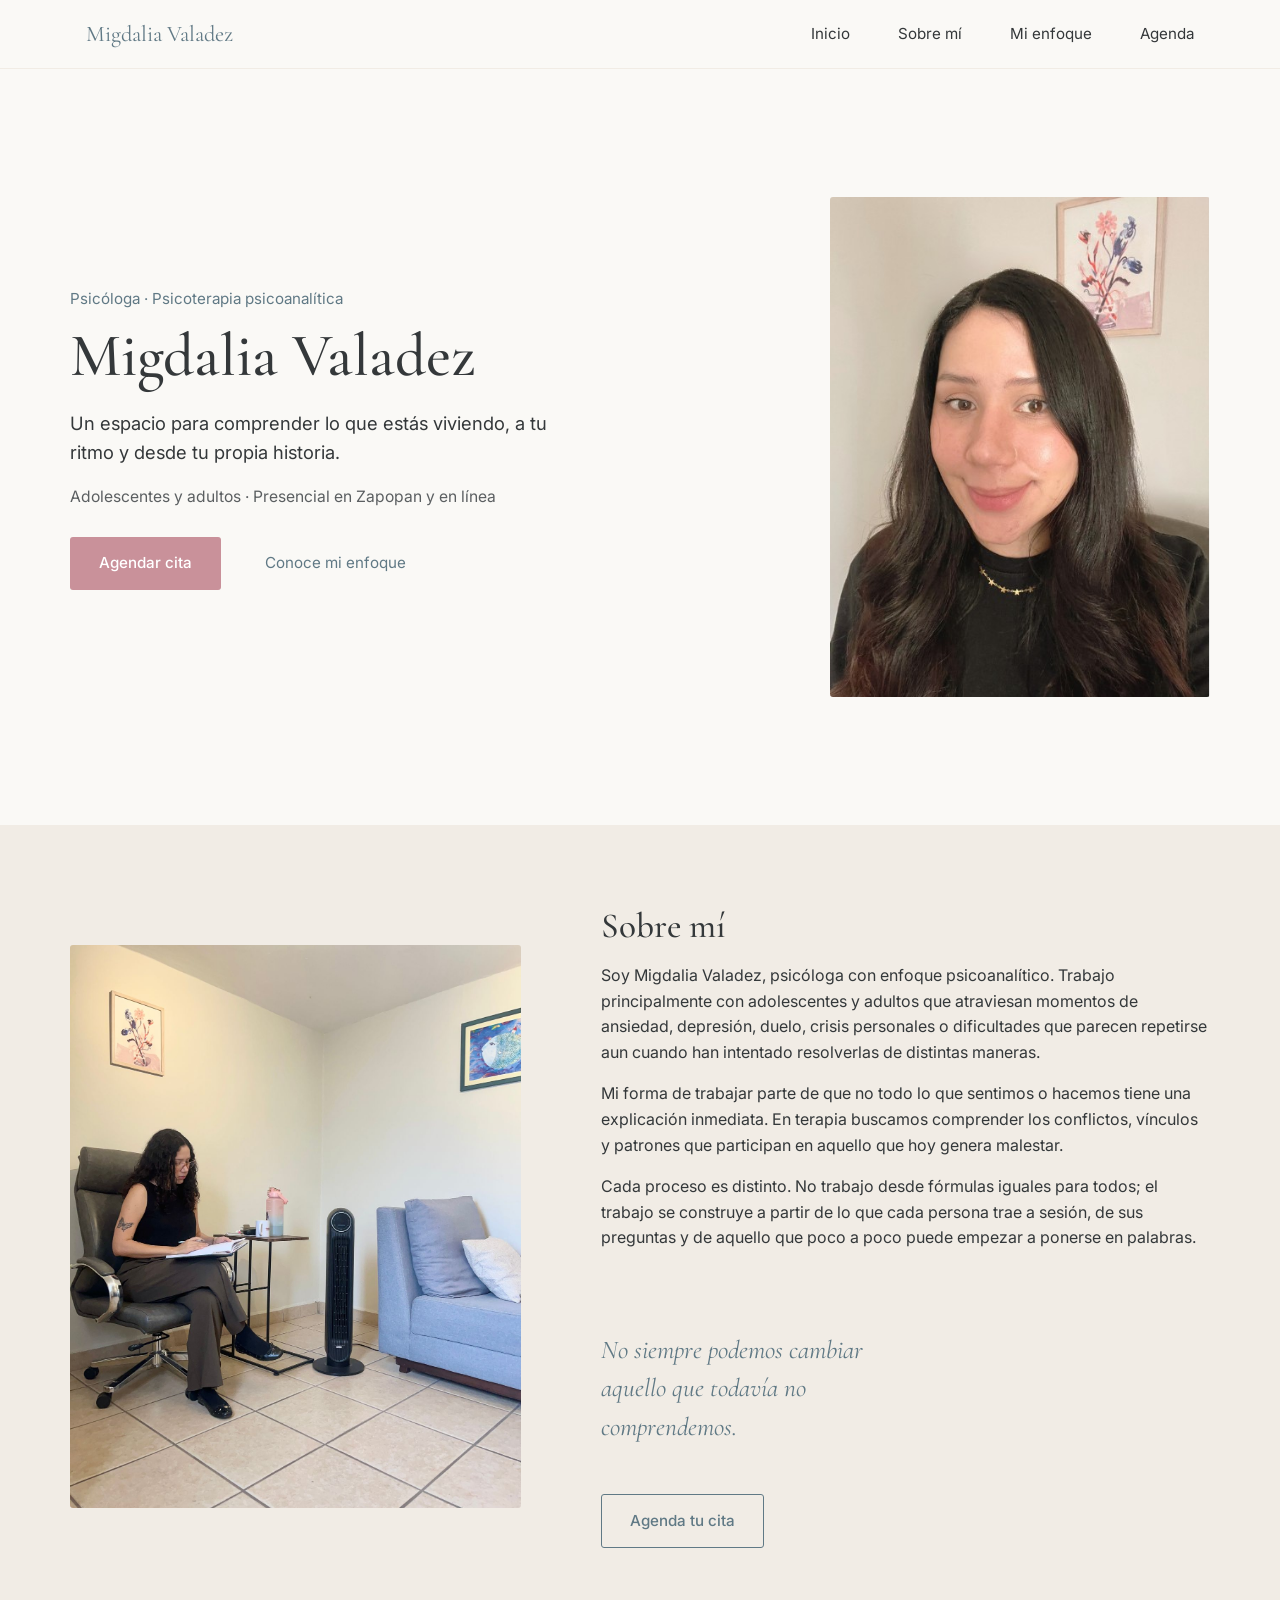
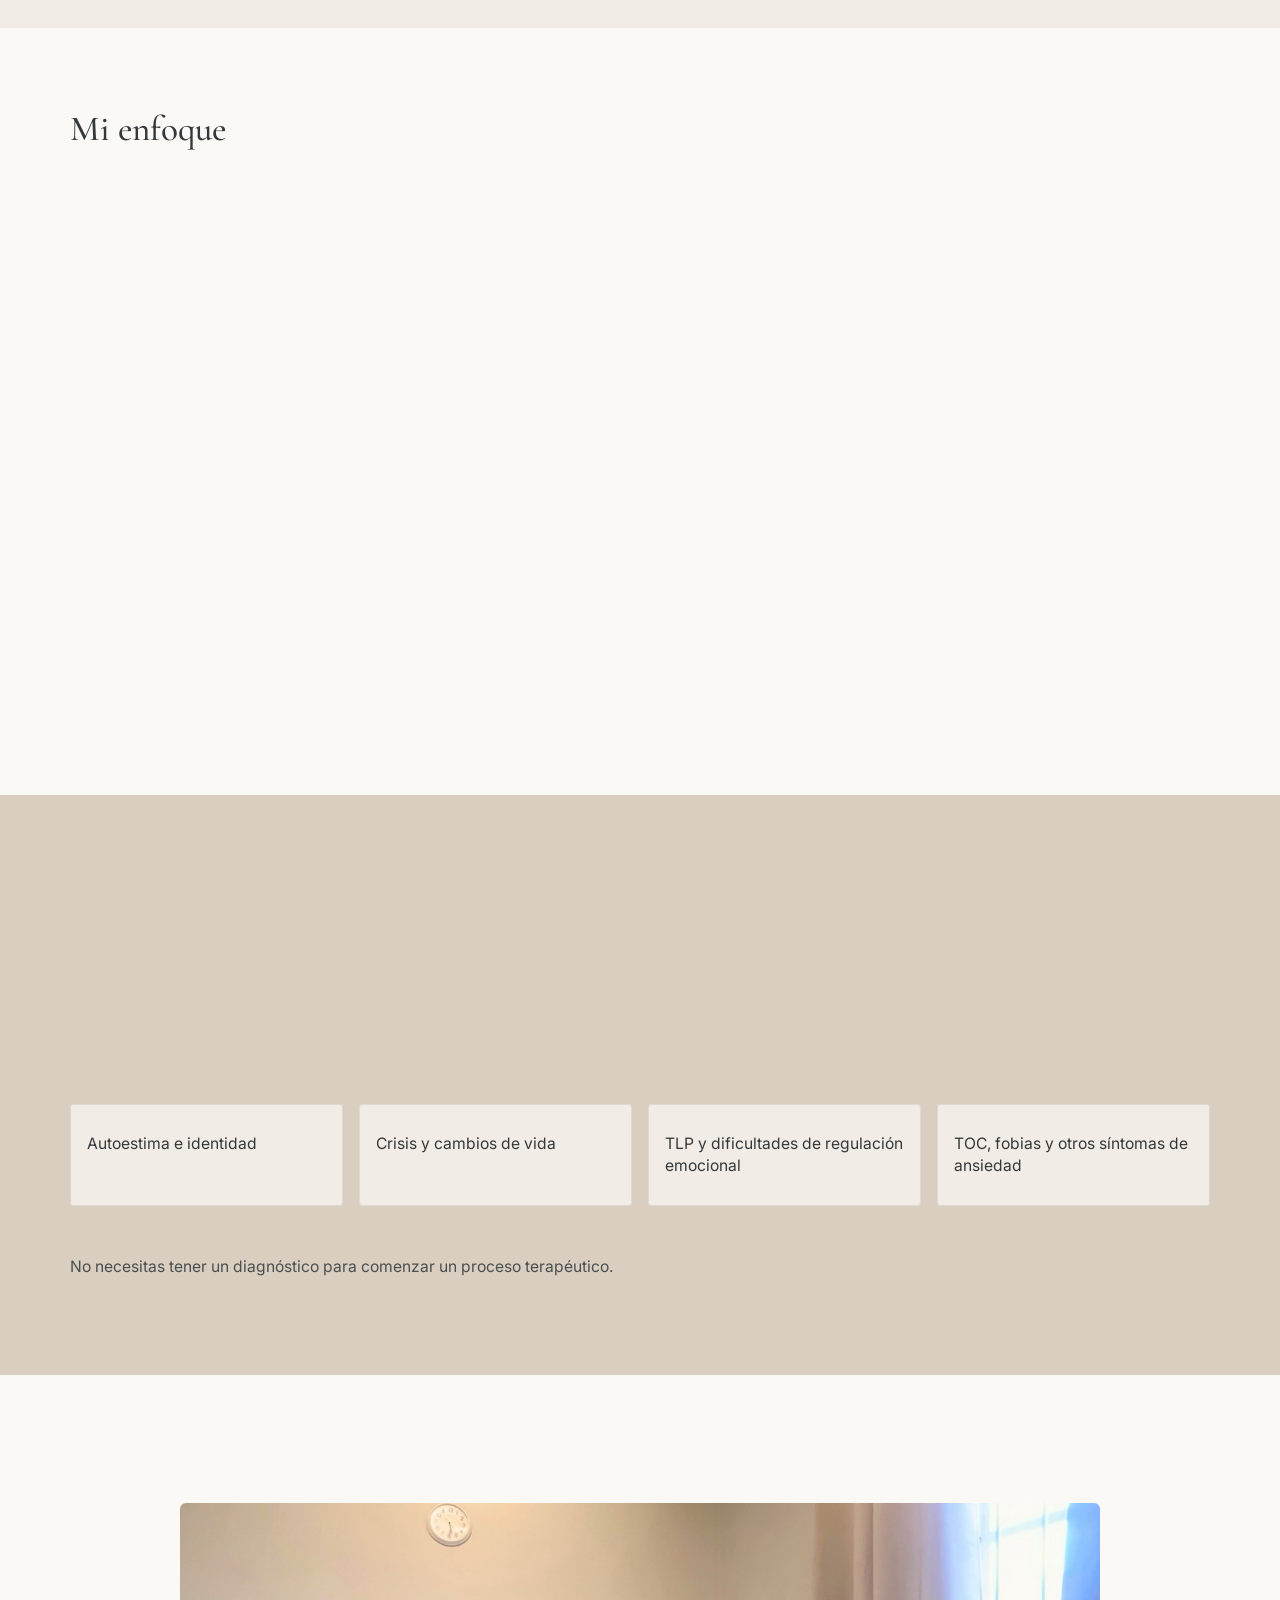
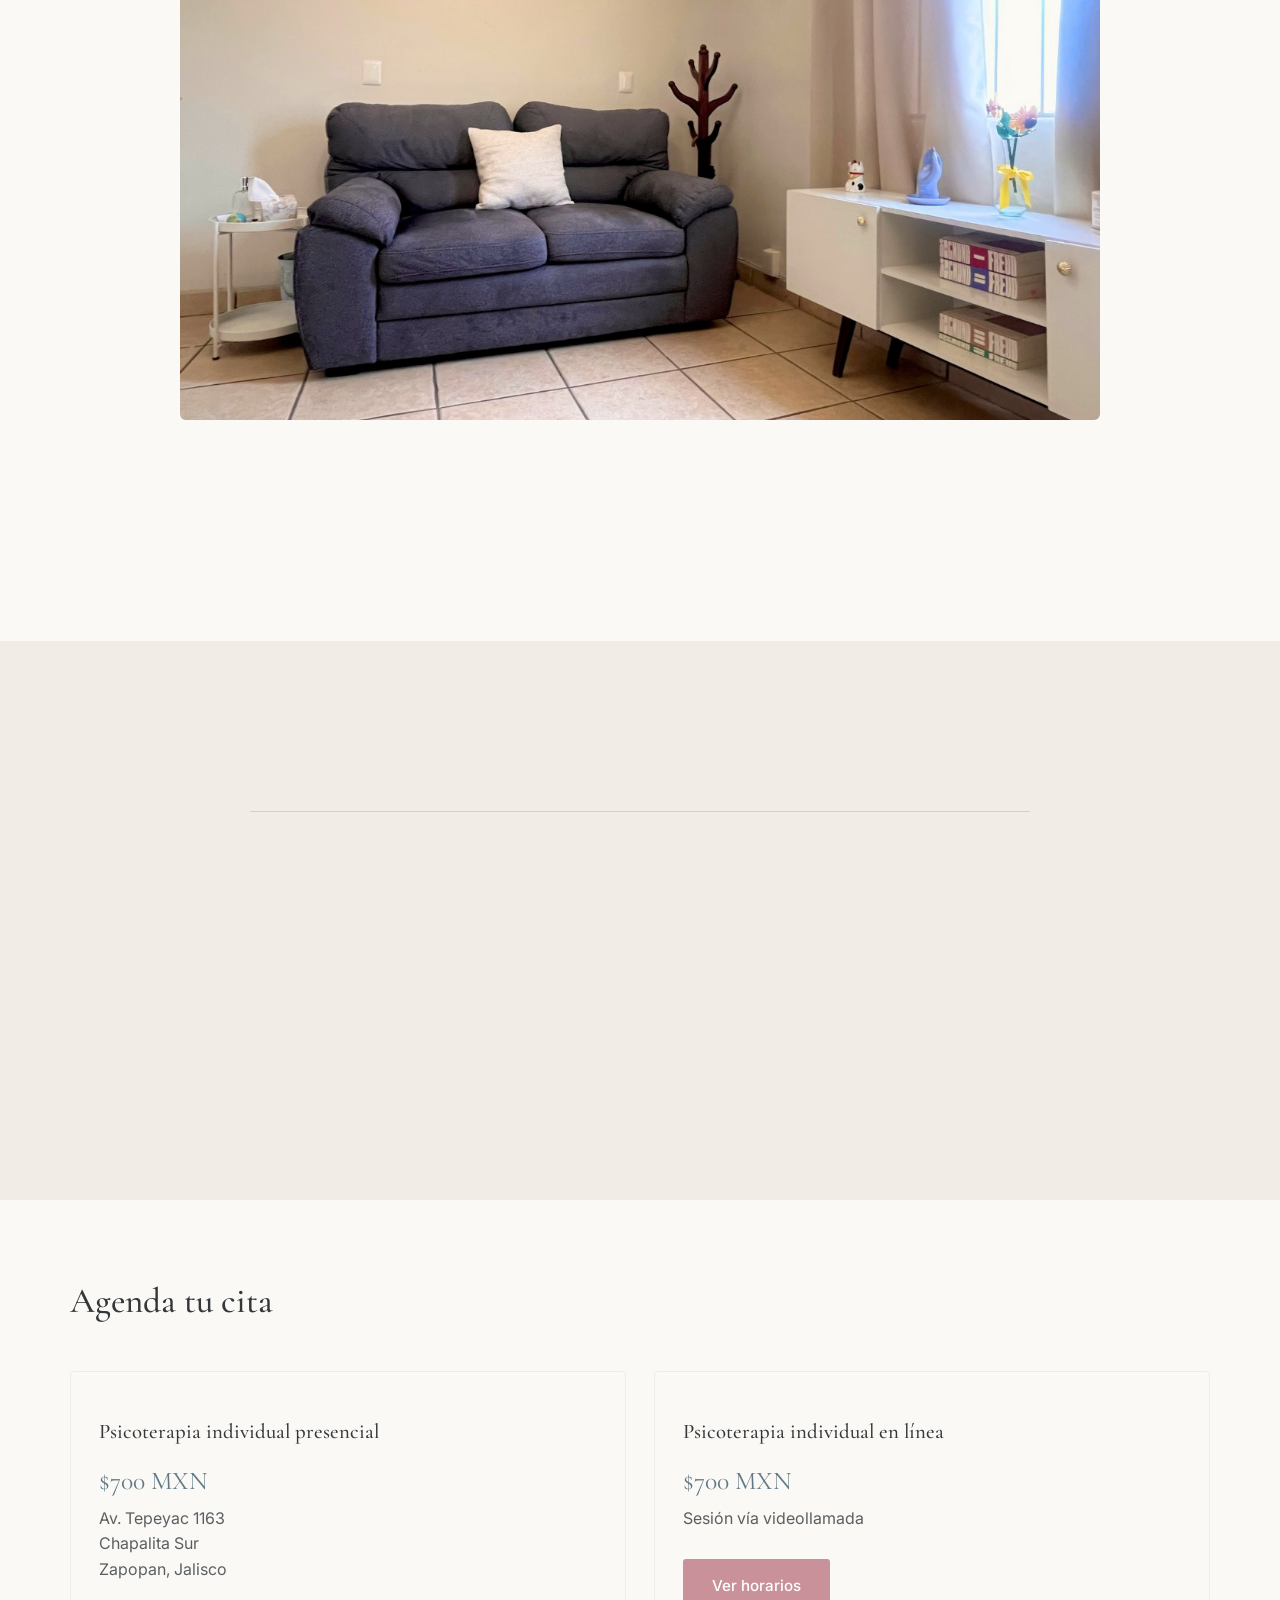
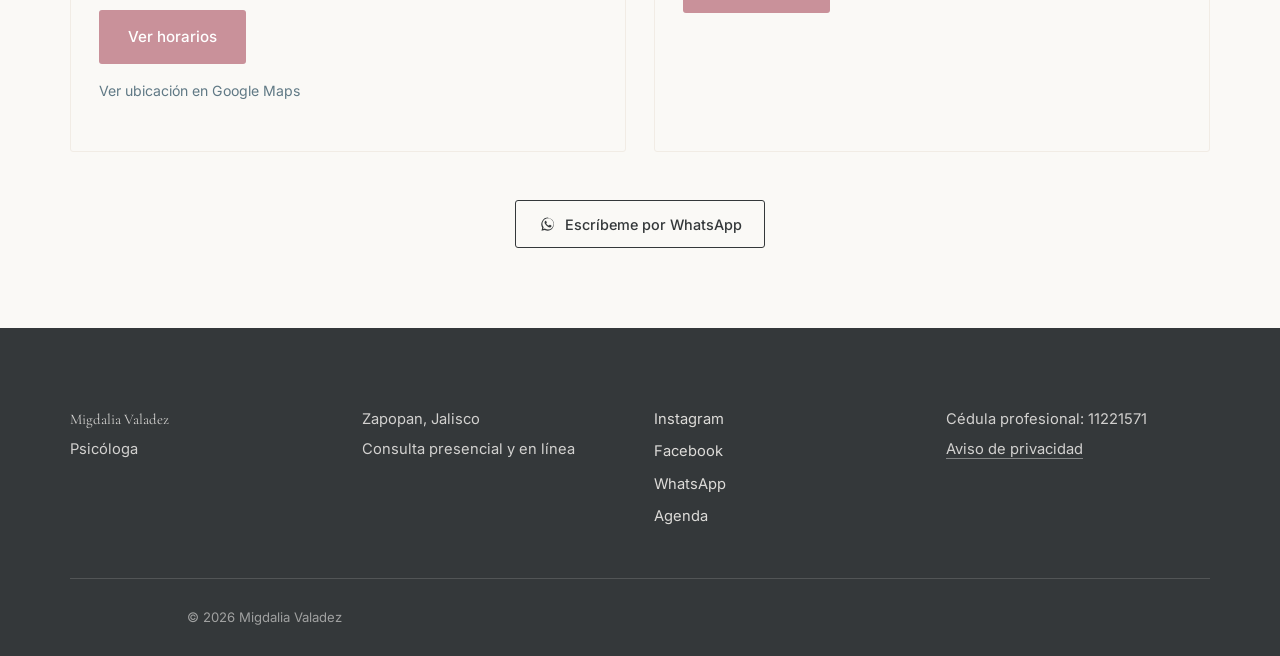
==== commit f97a96cf: "Update index.html" ====
--- a/index.html
+++ b/index.html
@@ -295,7 +295,7 @@
             data-track="presencial_horarios"
           >Ver horarios</a>
           <a
-            href="https://share.google/WfHOUtDgFGKqAqq1u"
+            href="https://maps.app.goo.gl/FnZweCwcQsDtTYnn6?g_st=ic"
             class="maps-link"
             target="_blank"
             rel="noopener noreferrer"
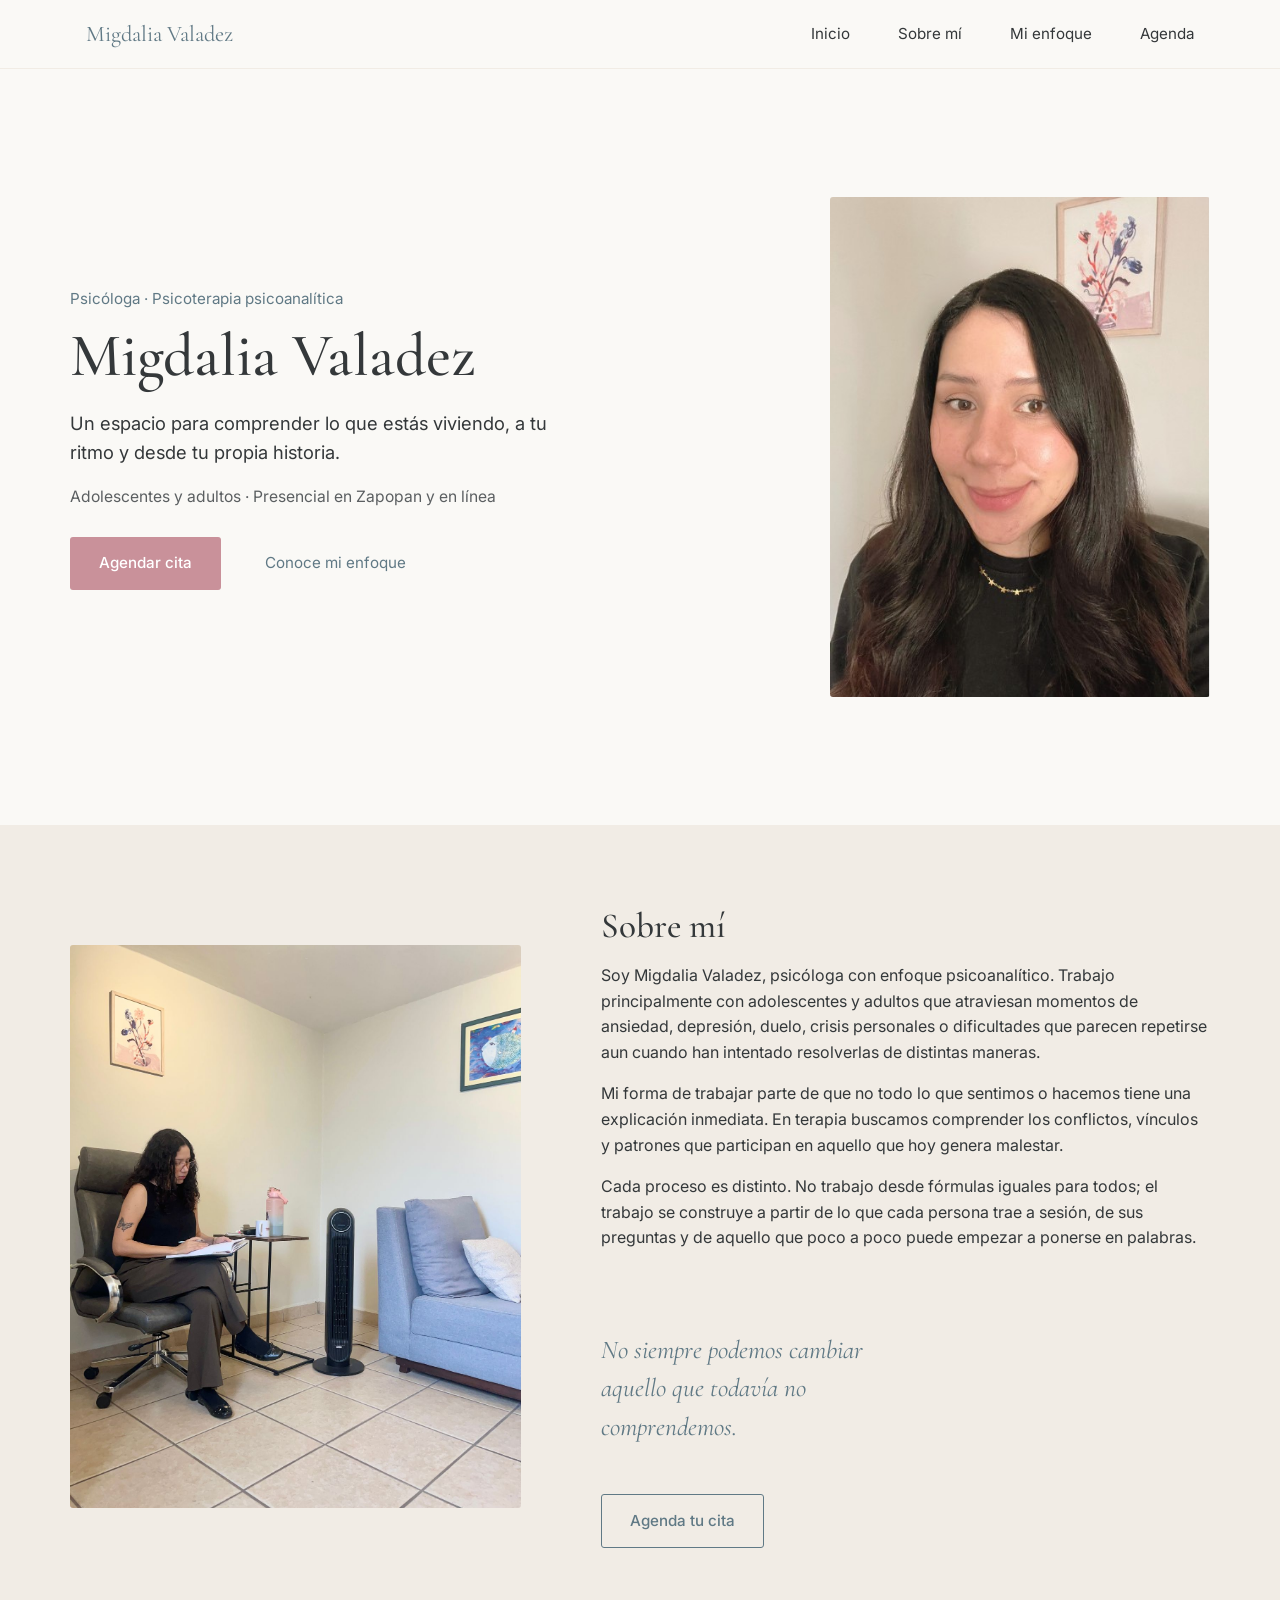
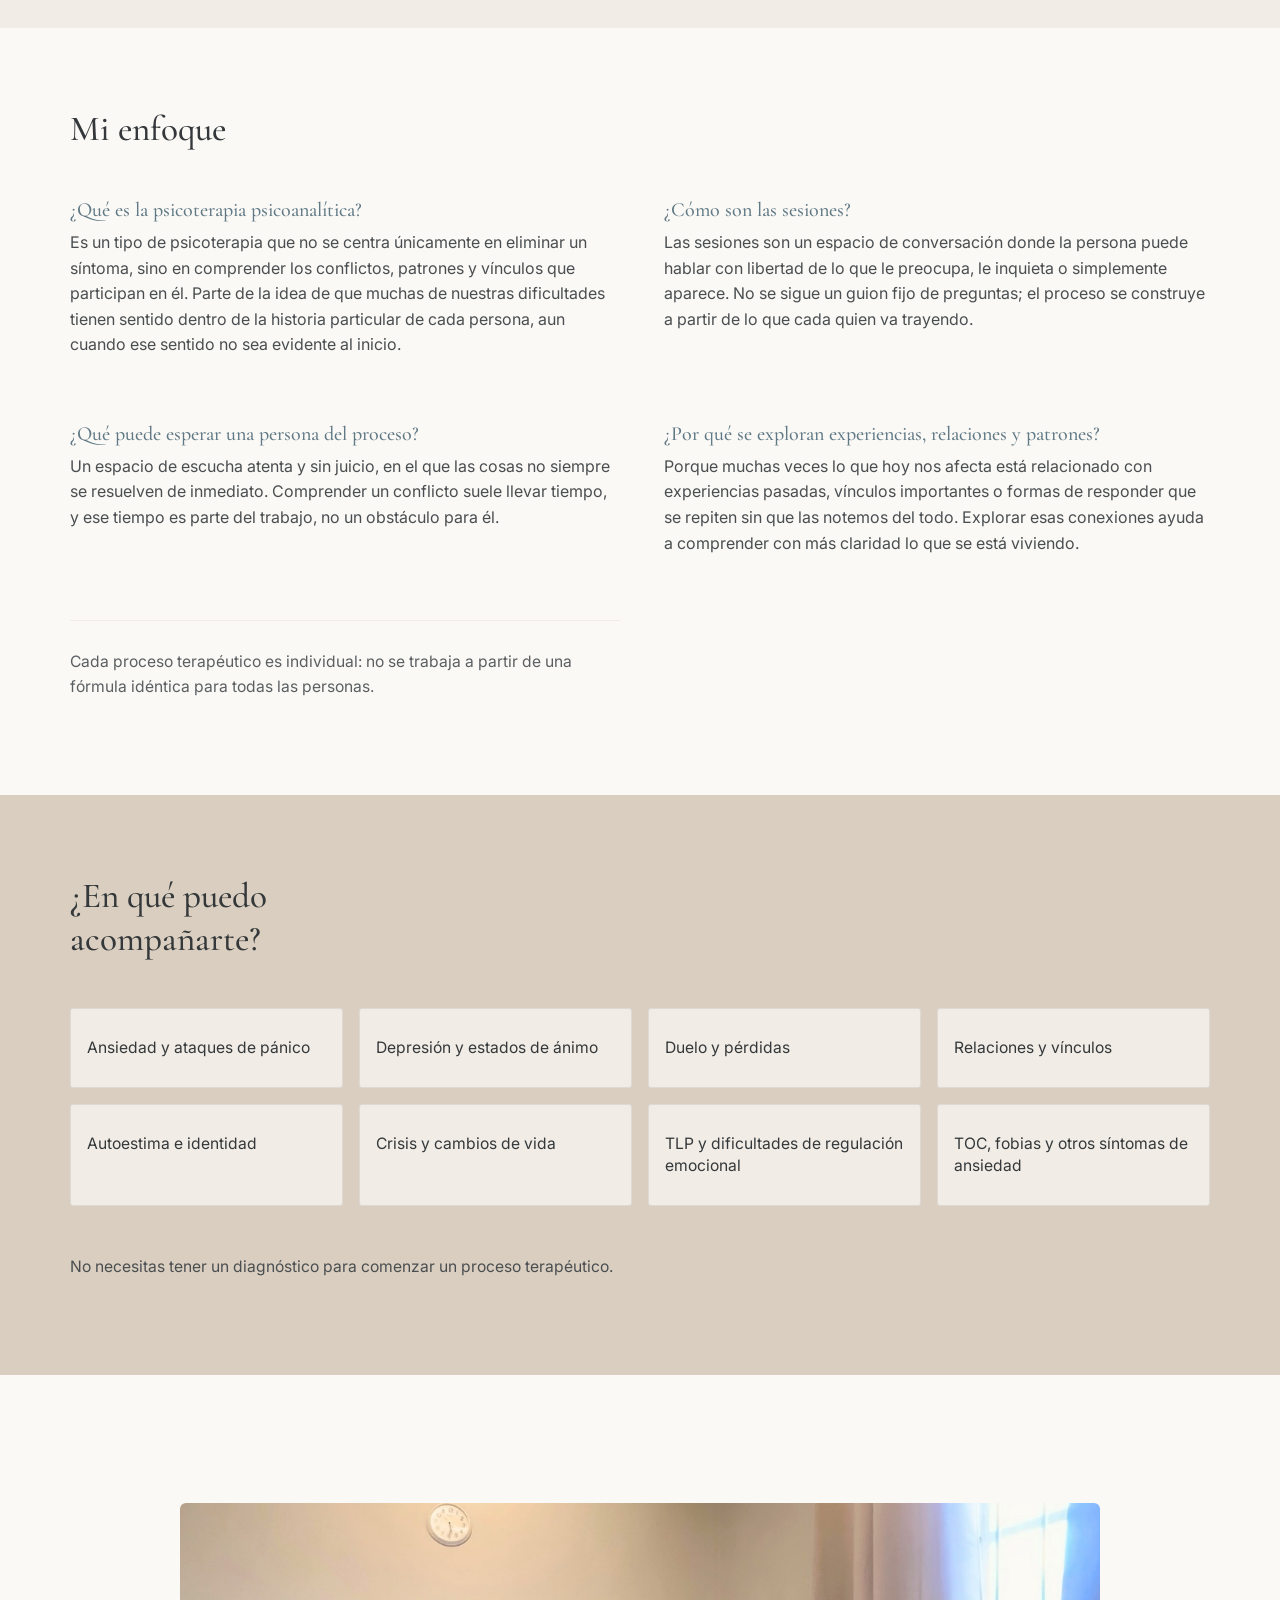
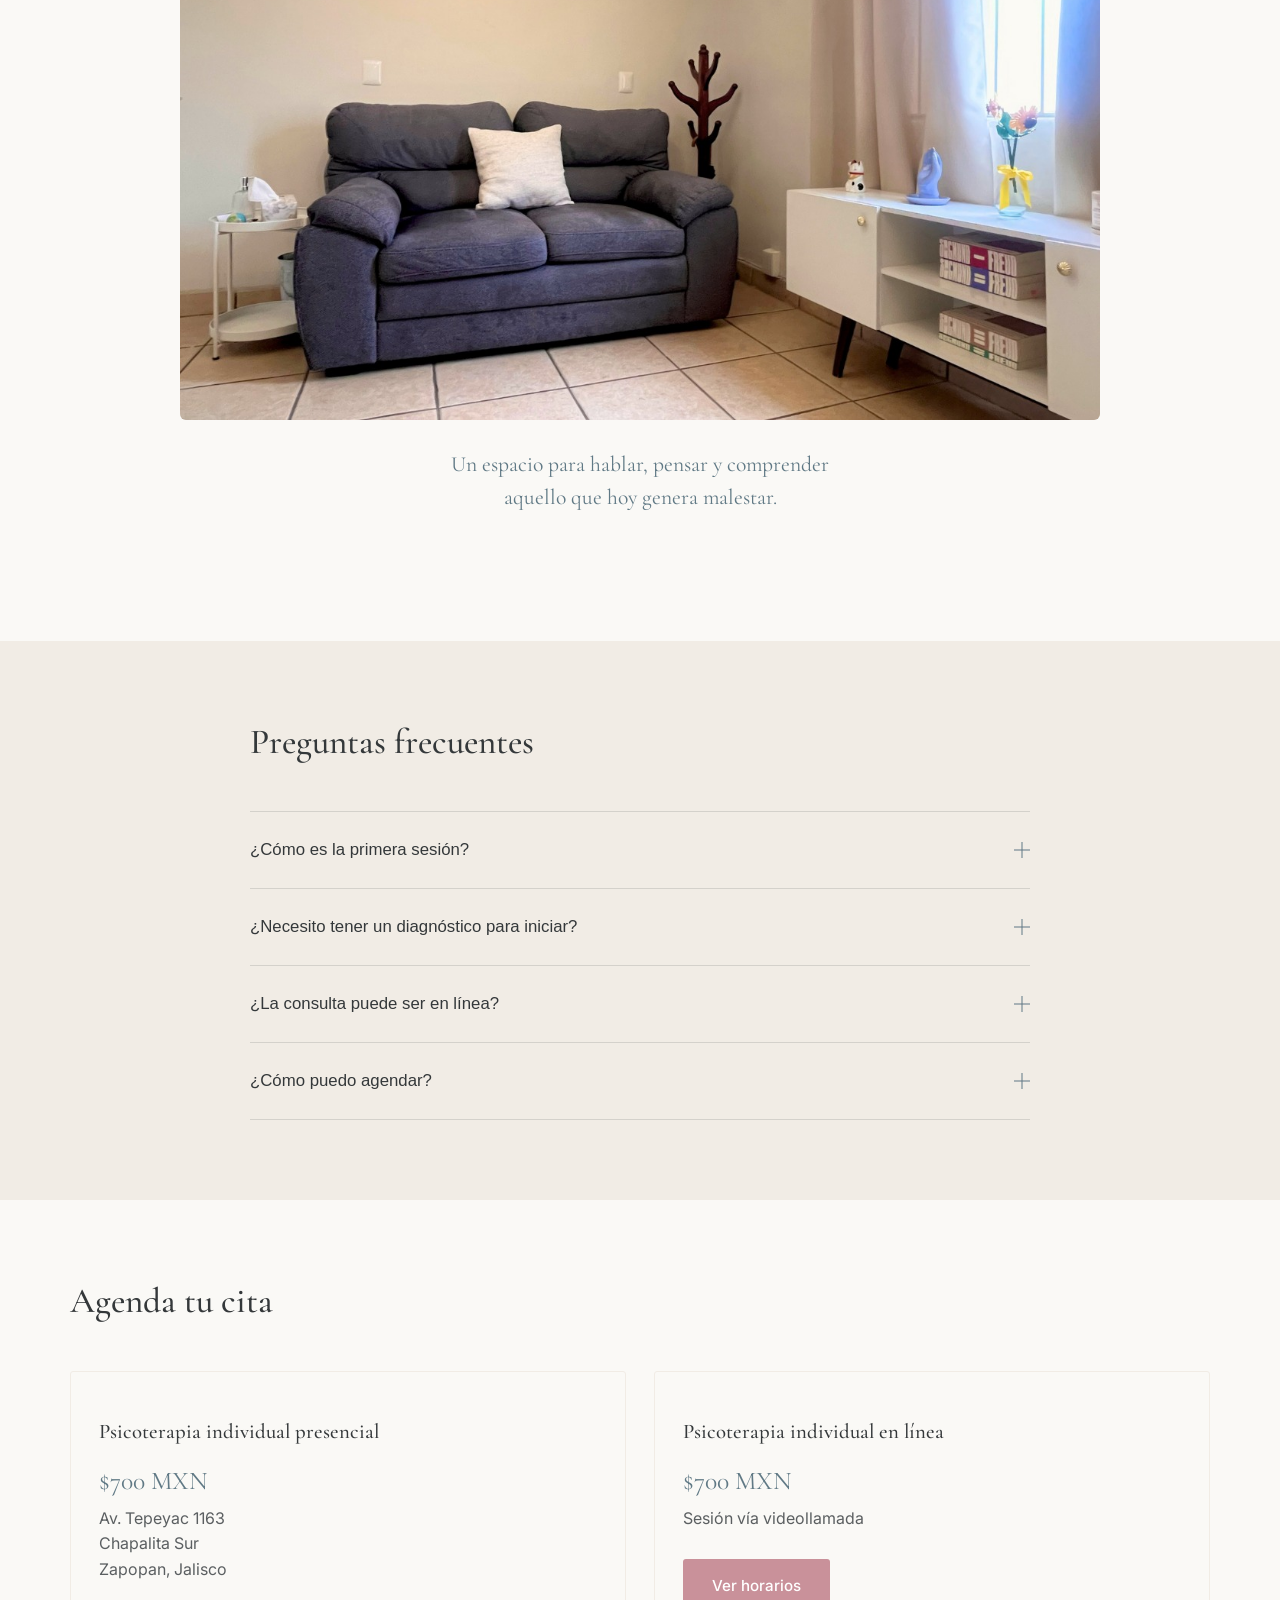
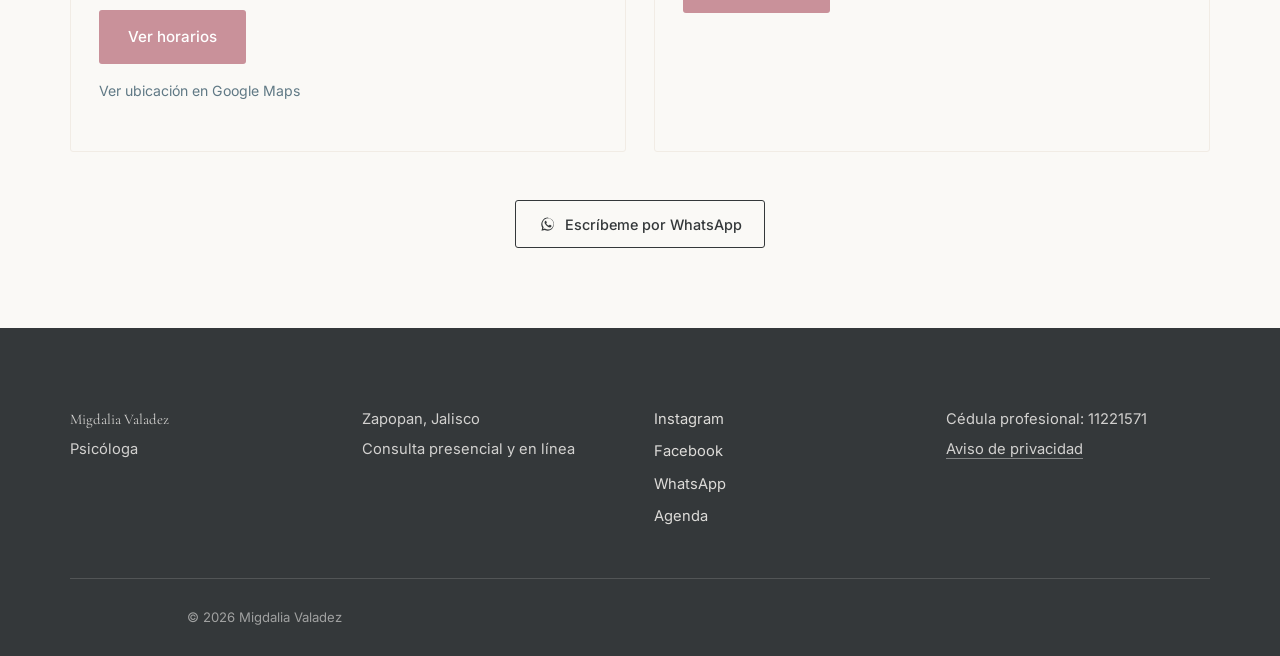
==== commit fd4c41b5: "Update index.html" ====
--- a/index.html
+++ b/index.html
@@ -10,7 +10,7 @@
 <meta name="robots" content="index, follow">
 
 <!-- ⚠️ CANONICAL: agregar cuando exista un dominio definitivo. Ejemplo:
-<link rel="canonical" href="https://TUDOMINIO.com/"> -->
+<link rel="canonical" href="https://migdaliavaladez.com"> -->
 
 <!-- Open Graph -->
 <meta property="og:type" content="website">
@@ -20,7 +20,7 @@
 <!-- ⚠️ OG:IMAGE: cuando haya dominio, cambiar por la URL absoluta, ej. https://TUDOMINIO.com/assets/migdalia-hero.jpg -->
 <meta property="og:locale" content="es_MX">
 <!-- ⚠️ OG:URL: agregar cuando exista un dominio definitivo. Ejemplo:
-<meta property="og:url" content="https://TUDOMINIO.com/"> -->
+<meta property="og:url" content="https://migdaliavaladez.com"> -->
 
 <!-- ⚠️ FAVICON: agregar cuando exista un isotipo/logo definitivo -->
 <!-- <link rel="icon" type="image/png" href="/assets/favicon.png"> -->
